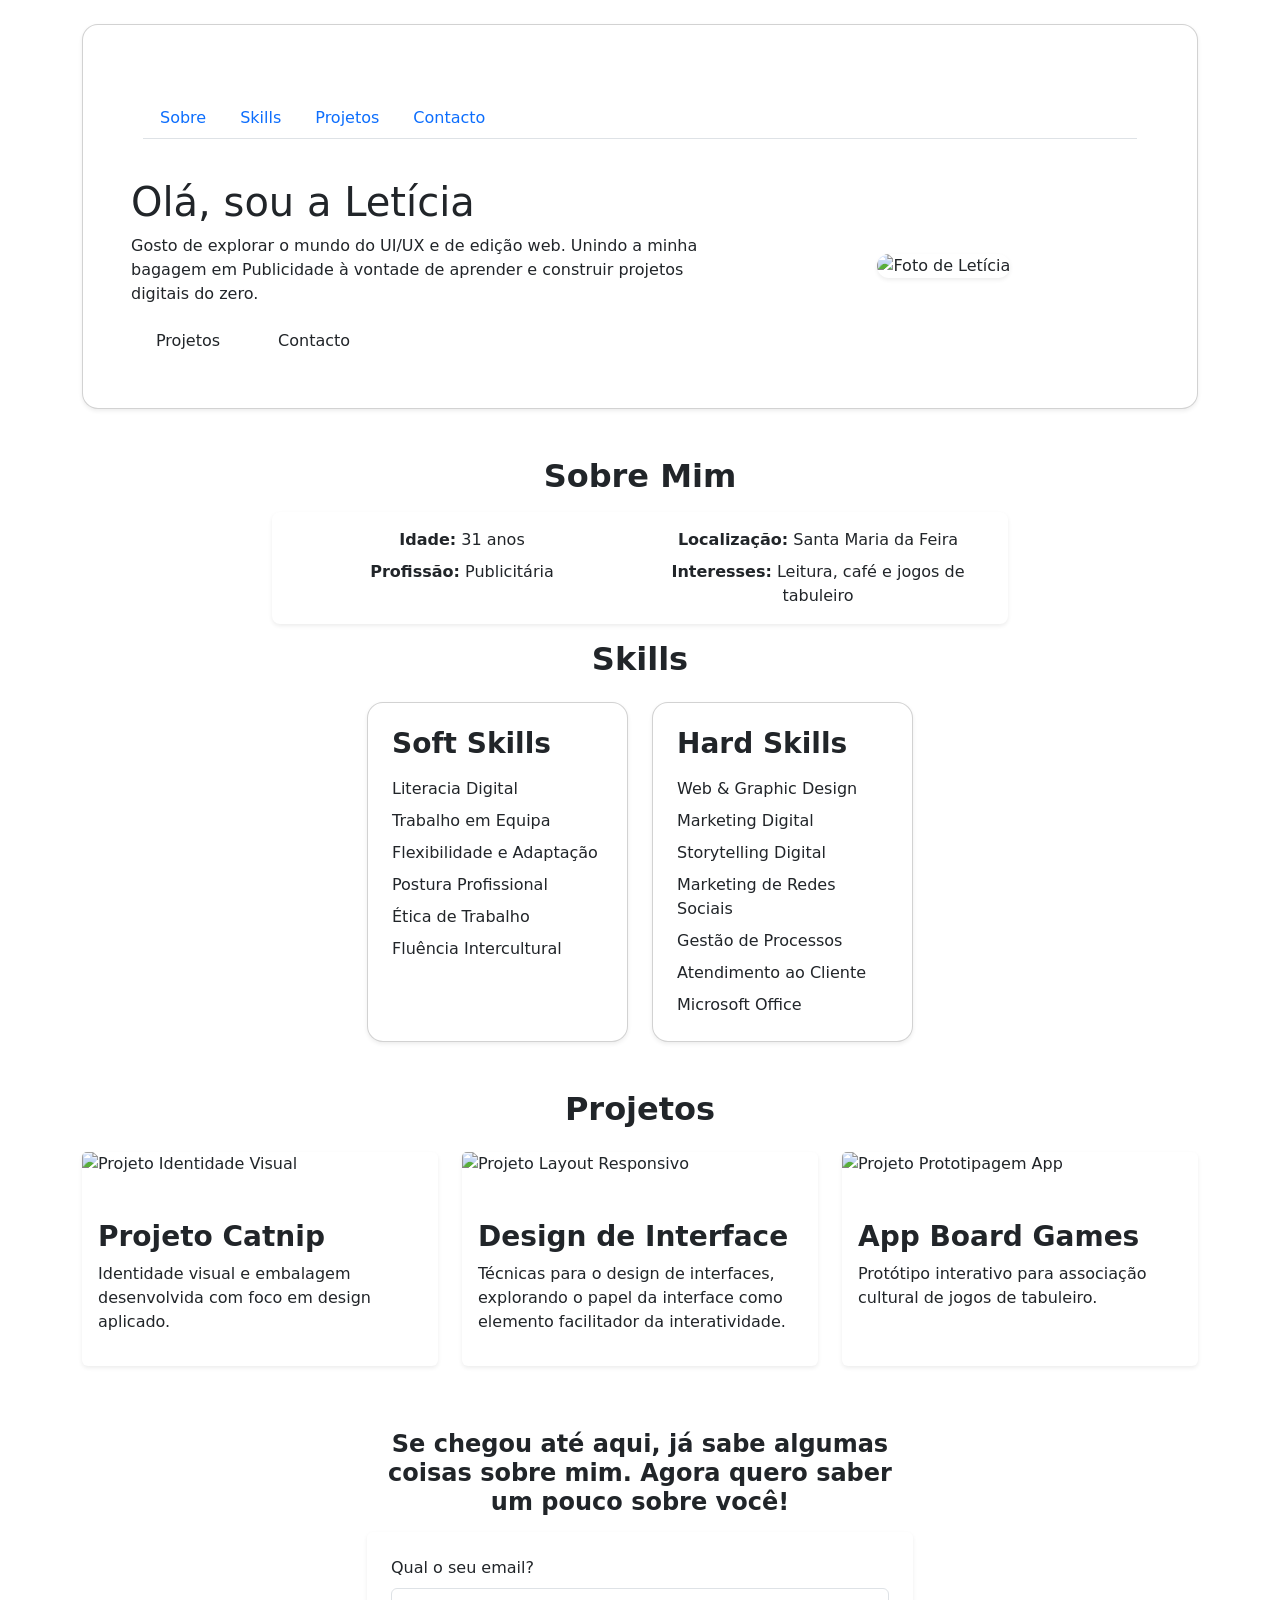
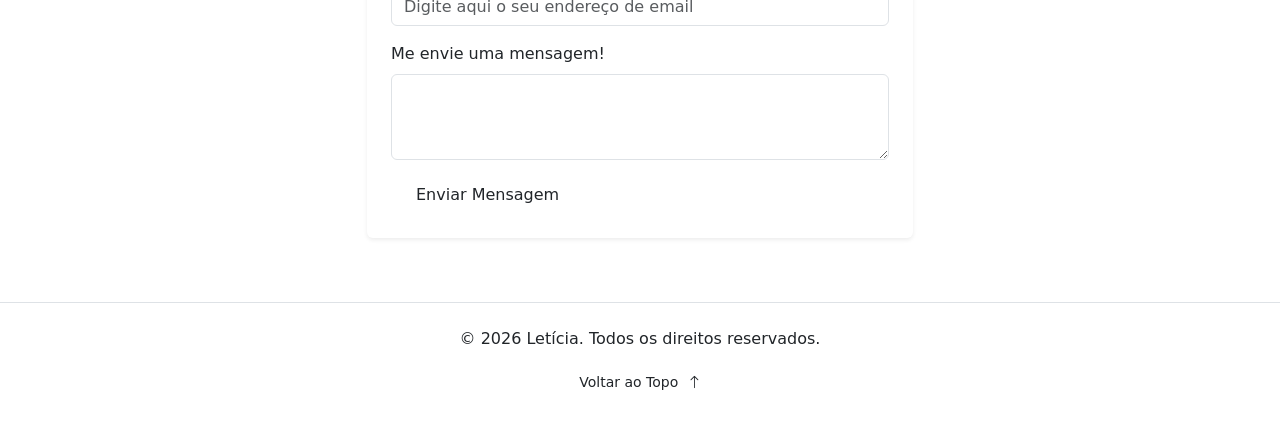
==== index.html @ f74652d3 "Atualizando alterações no projeto" ====
<!doctype html>
<html lang="pt">
  <head>
    <meta charset="UTF-8" />
    <meta name="viewport" content="width=device-width, initial-scale=1.0" />
    <meta name="description" content="Portfólio Pessoal de Letícia" />
    <title>Letícia | Portfólio</title>
    <link rel="icon" type="image/png" href="/portfolio/images/user.png" />

    <!-- Bootstrap 5 CSS -->
    <link
      href="https://cdn.jsdelivr.net/npm/bootstrap@5.3.2/dist/css/bootstrap.min.css"
      rel="stylesheet"
    />
    <!-- Bootstrap Icones -->
    <link
      rel="stylesheet"
      href="https://cdn.jsdelivr.net/npm/bootstrap-icons@1.11.1/font/bootstrap-icons.css"
    />
    <!-- CSS -->
    <link rel="stylesheet" href="/portfolio/style_portfolio.css" />
  </head>
  <body id="topo">
    
    <main>
      <!-- SEÇÃO CARD -->
      <section class="hero-section py-4">
        <div class="container">
          <div class="card card-hero border-custom shadow-sm p-4 p-md-5 rounded-4">
            
            <!-- Navegação (Abas) -->
   <div class="container mt-3">
      <nav class="navbar navbar-expand-lg">
        <ul class="nav nav-tabs w-100" >
          <li class="nav-item">
            <a href="#sobre" class="nav-link" aria-current="page">Sobre</a>
          </li>
          <li class="nav-item">
            <a href="#skills" class="nav-link" aria-current="page">Skills</a>
          </li>
          <li class="nav-item">
            <a href="#projetos" class="nav-link" aria-current="page">Projetos</a>
          </li>
          <li class="nav-item">
            <a href="#contacto" class="nav-link" aria-current="page">Contacto</a>
          </li>
        </ul>
      </nav>
    </div>
    <!-- Navegação (Abas) -->

            <!-- Conteúdo Card Esquerda -->
            <div class="card-body p-0 text-center text-md-start">
              <div class="row align-items-center gy-4">
                
                <div class="col-md-7">
                  <span class="badge badge-violet mb-2">Estudante de Web & UI/UX</span>
                  <h1>Olá, sou a Letícia </h1>

                  <p>
                    Gosto de explorar o mundo do UI/UX e de edição web. Unindo a minha bagagem em Publicidade à vontade de aprender e construir projetos digitais do zero.
                  </p>
                  <div class="d-flex gap-2 justify-content-center justify-content-md-start">
                    <a href="#projetos" class="btn btn-violet px-4">Projetos</a>
                    <a href="#contacto" class="btn btn-outline-violet px-4">Contacto</a>
                  </div>
                </div>

                <div class="col-md-5 text-center mt-5">
                  <img
                    src="/portfolio/images/leticia.jpeg"
                    alt="Foto de Letícia"
                    width="300" 
                    height="300"
                    class="img-fluid profile-img rounded-4 shadow-sm"
                  />
                </div>

              </div>
            </div>

          </div>
        </div>
      </section>

      <!-- SOBRE MIM -->
      <section id="sobre" class="pt-4 pb-2 section-white">
        <div class="container">
          <div class="row justify-content-center text-center">
            <div class="col-lg-8">
              <h2 class="section-title fw-bold mb-3">Sobre Mim</h2>

              <div class="card card-info border-0 shadow-sm mb-0 rounded-3">
                <div class="card-body">
                  <ul class="list-unstyled mb-0 row g-2">
                    <li class="col-md-6"><b>Idade:</b> 31 anos</li>
                    <li class="col-md-6"><b>Localização:</b> Santa Maria da Feira</li>
                    <li class="col-md-6"><b>Profissão:</b> Publicitária</li>
                    <li class="col-md-6"><b>Interesses:</b> Leitura, café e jogos de tabuleiro</li>
                  </ul>
                </div>
              </div>
            </div>
          </div>
        </div>
      </section>

      <!-- SKILLS -->
      <section id="skills" class="pt-2 pb-5 section-white">
        <div class="container">
          <div class="text-center mb-4">
            <h2 class="section-title fw-bold">Skills</h2>
          </div>

          <div class="justify-content-center row g-4">
            <!-- Soft Skills -->
            <div class="col-md-3">
              <div class="card border-custom card-skill-soft h-100 shadow-sm p-4 rounded-4">
                <div class="card-body p-0">
                  <h3 class="skill-title fw-bold mb-3 d-flex align-items-center gap-2">
                    Soft Skills
                  </h3>
                  <div class="d-flex gap-2">
                    <ul class="list-unstyled d-flex flex-column gap-2 mb-0">
  <li>Literacia Digital</span></li>
  <li>Trabalho em Equipa</span></li>
  <li>Flexibilidade e Adaptação</span></li>
  <li>Postura Profissional</span></li>
  <li>Ética de Trabalho</span></li>
  <li>Fluência Intercultural</span></li>
</ul>
                  </div>
                </div>
              </div>
            </div>

            <!-- Hard Skills -->
            <div class="col-md-3">
              <div class="card border-custom card-skill-hard h-100 shadow-sm p-4 rounded-4">
                <div class="card-body p-0">
                  <h3 class="skill-title fw-bold mb-3 d-flex align-items-center gap-2">
                    Hard Skills
                  </h3>
                  <div class="d-flex gap-2">
                    <ul class="list-unstyled d-flex flex-column gap-2 mb-0">
                   <li>Web & Graphic Design</li>
                   <li>Marketing Digital</li>
                   <li>Storytelling Digital</li>
                   <li>Marketing de Redes Sociais</li>
                   <li>Gestão de Processos</li> 
                   <li>Atendimento ao Cliente</li>
                    <li>Microsoft Office</li>
                    </ul>
                  </div>
                </div>
              </div>
            </div>
          </div>
        </div>
      </section>

      <!-- PROJETOS -->
      <section id="projetos">
        <div class="container">
          <h2 class="section-title fw-bold text-center mb-4">Projetos</h2>
          <div class="row g-4">
            <!-- Projeto 1 -->
            <div class="col-md-4">
              <article class="card h-100 border-0 shadow-sm card-project">
                <img src="/portfolio/images/imgprojeto1.png" class="card-img-top" alt="Projeto Identidade Visual" />
                <div class="card-body d-flex flex-column">
                  <span class="badge badge-violet mb-2 align-self-start">Branding</span>
                  <h3 class="project-title fw-bold">Projeto Catnip</h3>
                  <p class="project-text">Identidade visual e embalagem desenvolvida com foco em design aplicado.</p>
                </div>
              </article>
            </div>
            <!-- Projeto 2 -->
            <div class="col-md-4">
              <article class="card h-100 border-0 shadow-sm card-project">
                <img src="/portfolio/images/Letícia_Campos_A2.png" class="card-img-top" alt="Projeto Layout Responsivo" />
                <div class="card-body d-flex flex-column">
                  <span class="badge badge-violet mb-2 align-self-start">Design de Interface</span>
                  <h3 class="project-title fw-bold">Design de Interface</h3>
                  <p class="project-text">Técnicas para o design de interfaces, explorando o papel da interface como elemento facilitador da interatividade.</p>
                </div>
              </article>
            </div>
            <!-- Projeto 3 -->
            <div class="col-md-4">
              <article class="card h-100 border-0 shadow-sm card-project">
                <img src="/portfolio/images/Wireframe.png" class="card-img-top" alt="Projeto Prototipagem App" />
                <div class="card-body d-flex flex-column">
                  <span class="badge badge-violet mb-2 align-self-start">UI/UX</span>
                  <h3 class="project-title fw-bold">App Board Games</h3>
                  <p class="project-text">Protótipo interativo para associação cultural de jogos de tabuleiro.</p>
                </div>
              </article>
            </div>
          </div>
        </div>
      </section>

      <!-- CONTACTO -->
      <section id="contacto" class="py-5 section-contacto">
        <div class="container py-3">
          <div class="row justify-content-center">
            <div class="col-md-6">
              <h4 class="contacto-heading fw-bold text-center mb-3">
                Se chegou até aqui, já sabe algumas coisas sobre mim. Agora quero saber um pouco sobre você!
              </h4>
              <form action="/portfolio/success_page/success_page.html" method="GET" class="card-form p-4 rounded shadow-sm border-0">
               <div class="mb-3">
  <label for="exampleFormControlInput1" class="form-label">Qual o seu email?</label>
  <input type="email" class="form-control" id="exampleFormControlInput1" placeholder="Digite aqui o seu endereço de email">
</div>
<div class="mb-3">
  <label for="exampleFormControlTextarea1" class="form-label">Me envie uma mensagem!</label>
  <textarea class="form-control" id="exampleFormControlTextarea1" rows="3"></textarea>
</div>
                  <button type="submit" class="btn btn-violet px-4">Enviar Mensagem</button>
                </div>
              </form>



            </div>
          </div>
        </div>
      </section>
    </main>

    <!-- RODAPÉ -->
    <footer class="py-4 text-center border-top footer-custom">
      <div class="container">
        <p class="mb-2 footer-text">&copy; 2026 Letícia. Todos os direitos reservados.</p>
        <div class="text-center my-3">
          <a href="#topo" class="btn btn-outline-violet btn-sm px-3">
            Voltar ao Topo <i class="bi bi-arrow-up ms-1"></i>
          </a>
        </div>
      </div>
    </footer>
  </body>
</html>
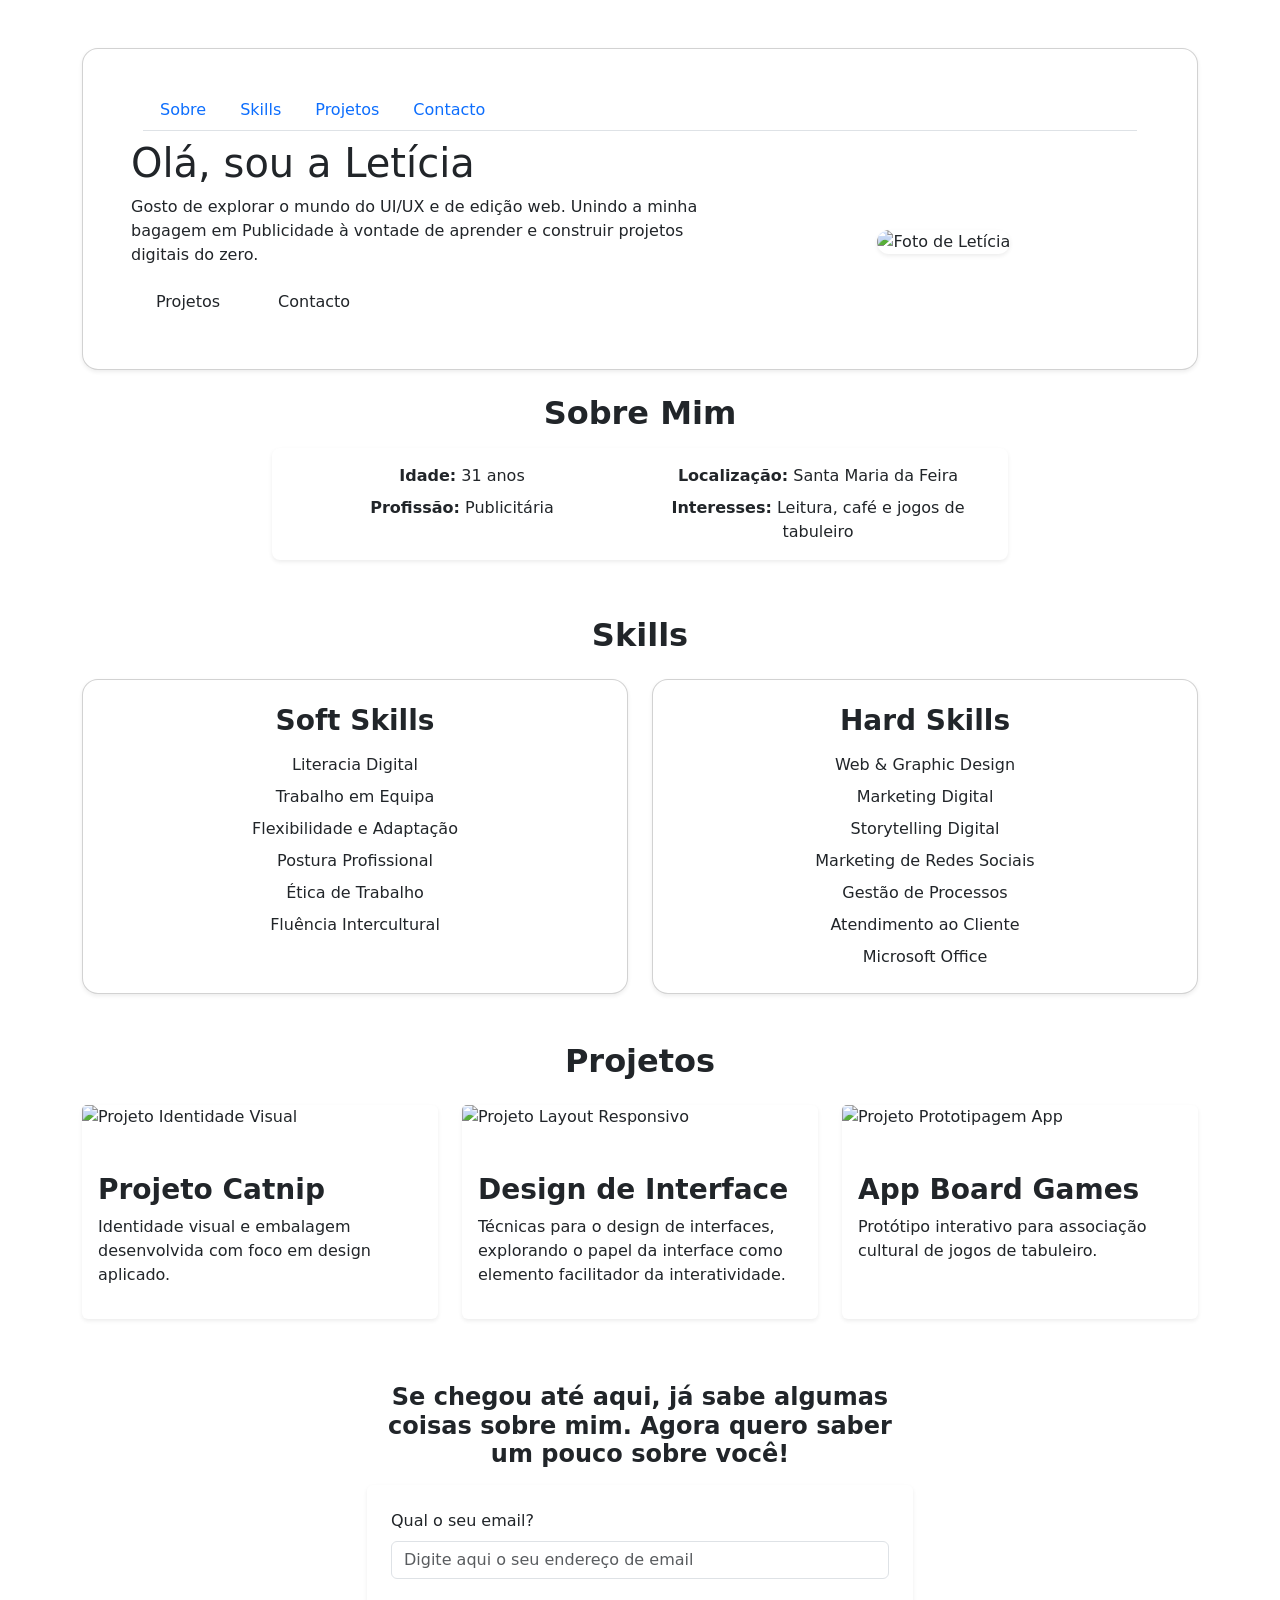
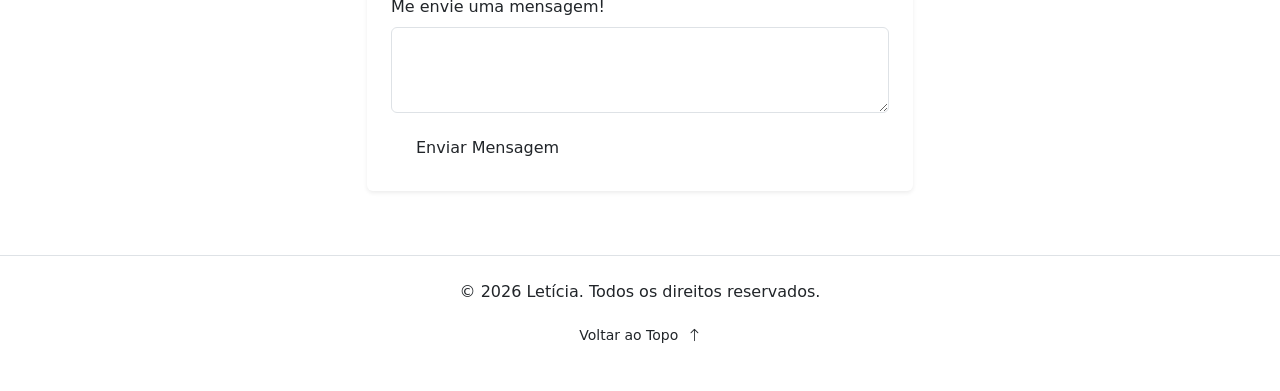
==== commit 4ddba9dc: "16h36 h# Please enter the commit message for your changes. Lines starting" ====
--- a/index.html
+++ b/index.html
@@ -12,21 +12,23 @@
       href="https://cdn.jsdelivr.net/npm/bootstrap@5.3.2/dist/css/bootstrap.min.css"
       rel="stylesheet"
     />
+
     <!-- Bootstrap Icones -->
     <link
       rel="stylesheet"
-      href="https://cdn.jsdelivr.net/npm/bootstrap-icons@1.11.1/font/bootstrap-icons.css"
-    />
+      href="https://cdn.jsdelivr.net/npm/bootstrap-icons@1.11.1/font/bootstrap-icons.css" />
+
     <!-- CSS -->
     <link rel="stylesheet" href="/portfolio/style_portfolio.css" />
+    
   </head>
   <body id="topo">
     
     <main>
       <!-- SEÇÃO CARD -->
-      <section class="hero-section py-4">
+      <section class="hero-section ">
         <div class="container">
-          <div class="card card-hero border-custom shadow-sm p-4 p-md-5 rounded-4">
+          <div class="card border-custom shadow-sm pt-2 pb-4 px-4 pt-md-3 pb-md-5 px-md-5 rounded-4 mt-5">
             
             <!-- Navegação (Abas) -->
    <div class="container mt-3">
@@ -54,15 +56,14 @@
               <div class="row align-items-center gy-4">
                 
                 <div class="col-md-7">
-                  <span class="badge badge-violet mb-2">Estudante de Web & UI/UX</span>
                   <h1>Olá, sou a Letícia </h1>
 
                   <p>
                     Gosto de explorar o mundo do UI/UX e de edição web. Unindo a minha bagagem em Publicidade à vontade de aprender e construir projetos digitais do zero.
                   </p>
                   <div class="d-flex gap-2 justify-content-center justify-content-md-start">
-                    <a href="#projetos" class="btn btn-violet px-4">Projetos</a>
-                    <a href="#contacto" class="btn btn-outline-violet px-4">Contacto</a>
+                    <a href="#projetos" class="btn btn-violeta px-4">Projetos</a>
+                    <a href="#contacto" class="btn btn-borda-violeta px-4">Contacto</a>
                   </div>
                 </div>
 
@@ -106,58 +107,62 @@
       </section>
 
       <!-- SKILLS -->
-      <section id="skills" class="pt-2 pb-5 section-white">
-        <div class="container">
-          <div class="text-center mb-4">
-            <h2 class="section-title fw-bold">Skills</h2>
-          </div>
-
-          <div class="justify-content-center row g-4">
-            <!-- Soft Skills -->
-            <div class="col-md-3">
-              <div class="card border-custom card-skill-soft h-100 shadow-sm p-4 rounded-4">
-                <div class="card-body p-0">
-                  <h3 class="skill-title fw-bold mb-3 d-flex align-items-center gap-2">
-                    Soft Skills
-                  </h3>
-                  <div class="d-flex gap-2">
-                    <ul class="list-unstyled d-flex flex-column gap-2 mb-0">
-  <li>Literacia Digital</span></li>
-  <li>Trabalho em Equipa</span></li>
-  <li>Flexibilidade e Adaptação</span></li>
-  <li>Postura Profissional</span></li>
-  <li>Ética de Trabalho</span></li>
-  <li>Fluência Intercultural</span></li>
-</ul>
-                  </div>
-                </div>
-              </div>
-            </div>
+           <section id="skills" class="pt-5 pb-5">
+  <div class="container">
+    <div class="text-center mb-4">
+      <h2 class="section-title fw-bold">Skills</h2>
+    </div>
+    <div class="justify-content-center row g-4">
+
+      <!-- Soft Skills -->
+      <div class="col-md-6">
+        <div class="card border-custom card-skill-soft h-100 shadow-sm p-4 rounded-4 text-center">
+          <div class="card-body p-0">
+            <!-- Adicionado justify-content-center ao título flex -->
+            <h3 class="skill-title fw-bold mb-3 d-flex justify-content-center align-items-center gap-2">
+              Soft Skills
+            </h3>
+            <div class="d-flex justify-content-center gap-2">
+              <!-- Adicionado align-items-center para centrar a lista em coluna -->
+              <ul class="list-unstyled d-flex flex-column align-items-center gap-2 mb-0">
+                <li>Literacia Digital</li>
+                <li>Trabalho em Equipa</li>
+                <li>Flexibilidade e Adaptação</li>
+                <li>Postura Profissional</li>
+                <li>Ética de Trabalho</li>
+                <li>Fluência Intercultural</li>
+              </ul>
+            </div>
+          </div>
+        </div>
+      </div>
 
             <!-- Hard Skills -->
-            <div class="col-md-3">
-              <div class="card border-custom card-skill-hard h-100 shadow-sm p-4 rounded-4">
-                <div class="card-body p-0">
-                  <h3 class="skill-title fw-bold mb-3 d-flex align-items-center gap-2">
-                    Hard Skills
-                  </h3>
-                  <div class="d-flex gap-2">
-                    <ul class="list-unstyled d-flex flex-column gap-2 mb-0">
-                   <li>Web & Graphic Design</li>
-                   <li>Marketing Digital</li>
-                   <li>Storytelling Digital</li>
-                   <li>Marketing de Redes Sociais</li>
-                   <li>Gestão de Processos</li> 
-                   <li>Atendimento ao Cliente</li>
-                    <li>Microsoft Office</li>
-                    </ul>
-                  </div>
-                </div>
-              </div>
-            </div>
-          </div>
-        </div>
-      </section>
+            <div class="col-md-6">
+        <div class="card border-custom card-skill-hard h-100 shadow-sm p-4 rounded-4 text-center">
+          <div class="card-body p-0">
+            <!-- Adicionado justify-content-center ao título flex -->
+            <h3 class="skill-title fw-bold mb-3 d-flex justify-content-center align-items-center gap-2">
+              Hard Skills
+            </h3>
+            <div class="d-flex justify-content-center gap-2">
+              <!-- Adicionado align-items-center para centrar a lista em coluna -->
+              <ul class="list-unstyled d-flex flex-column align-items-center gap-2 mb-0">
+                <li>Web & Graphic Design</li>
+                <li>Marketing Digital</li>
+                <li>Storytelling Digital</li>
+                <li>Marketing de Redes Sociais</li>
+                <li>Gestão de Processos</li> 
+                <li>Atendimento ao Cliente</li>
+                <li>Microsoft Office</li>
+              </ul>
+            </div>
+          </div>
+        </div>
+      </div>
+    </div>
+  </div>
+</section>
 
       <!-- PROJETOS -->
       <section id="projetos">
@@ -169,7 +174,7 @@
               <article class="card h-100 border-0 shadow-sm card-project">
                 <img src="/portfolio/images/imgprojeto1.png" class="card-img-top" alt="Projeto Identidade Visual" />
                 <div class="card-body d-flex flex-column">
-                  <span class="badge badge-violet mb-2 align-self-start">Branding</span>
+                  <span class="badge badge-violeta mb-2 align-self-start">Branding</span>
                   <h3 class="project-title fw-bold">Projeto Catnip</h3>
                   <p class="project-text">Identidade visual e embalagem desenvolvida com foco em design aplicado.</p>
                 </div>
@@ -180,7 +185,7 @@
               <article class="card h-100 border-0 shadow-sm card-project">
                 <img src="/portfolio/images/Letícia_Campos_A2.png" class="card-img-top" alt="Projeto Layout Responsivo" />
                 <div class="card-body d-flex flex-column">
-                  <span class="badge badge-violet mb-2 align-self-start">Design de Interface</span>
+                  <span class="badge badge-violeta mb-2 align-self-start">Design de Interface</span>
                   <h3 class="project-title fw-bold">Design de Interface</h3>
                   <p class="project-text">Técnicas para o design de interfaces, explorando o papel da interface como elemento facilitador da interatividade.</p>
                 </div>
@@ -191,7 +196,7 @@
               <article class="card h-100 border-0 shadow-sm card-project">
                 <img src="/portfolio/images/Wireframe.png" class="card-img-top" alt="Projeto Prototipagem App" />
                 <div class="card-body d-flex flex-column">
-                  <span class="badge badge-violet mb-2 align-self-start">UI/UX</span>
+                  <span class="badge badge-violeta mb-2 align-self-start">UI/UX</span>
                   <h3 class="project-title fw-bold">App Board Games</h3>
                   <p class="project-text">Protótipo interativo para associação cultural de jogos de tabuleiro.</p>
                 </div>
@@ -218,7 +223,7 @@
   <label for="exampleFormControlTextarea1" class="form-label">Me envie uma mensagem!</label>
   <textarea class="form-control" id="exampleFormControlTextarea1" rows="3"></textarea>
 </div>
-                  <button type="submit" class="btn btn-violet px-4">Enviar Mensagem</button>
+                  <button type="submit" class="btn btn-violeta px-4">Enviar Mensagem</button>
                 </div>
               </form>
 
@@ -235,7 +240,7 @@
       <div class="container">
         <p class="mb-2 footer-text">&copy; 2026 Letícia. Todos os direitos reservados.</p>
         <div class="text-center my-3">
-          <a href="#topo" class="btn btn-outline-violet btn-sm px-3">
+          <a href="#topo" class="btn btn-borda-violeta btn-sm px-3">
             Voltar ao Topo <i class="bi bi-arrow-up ms-1"></i>
           </a>
         </div>
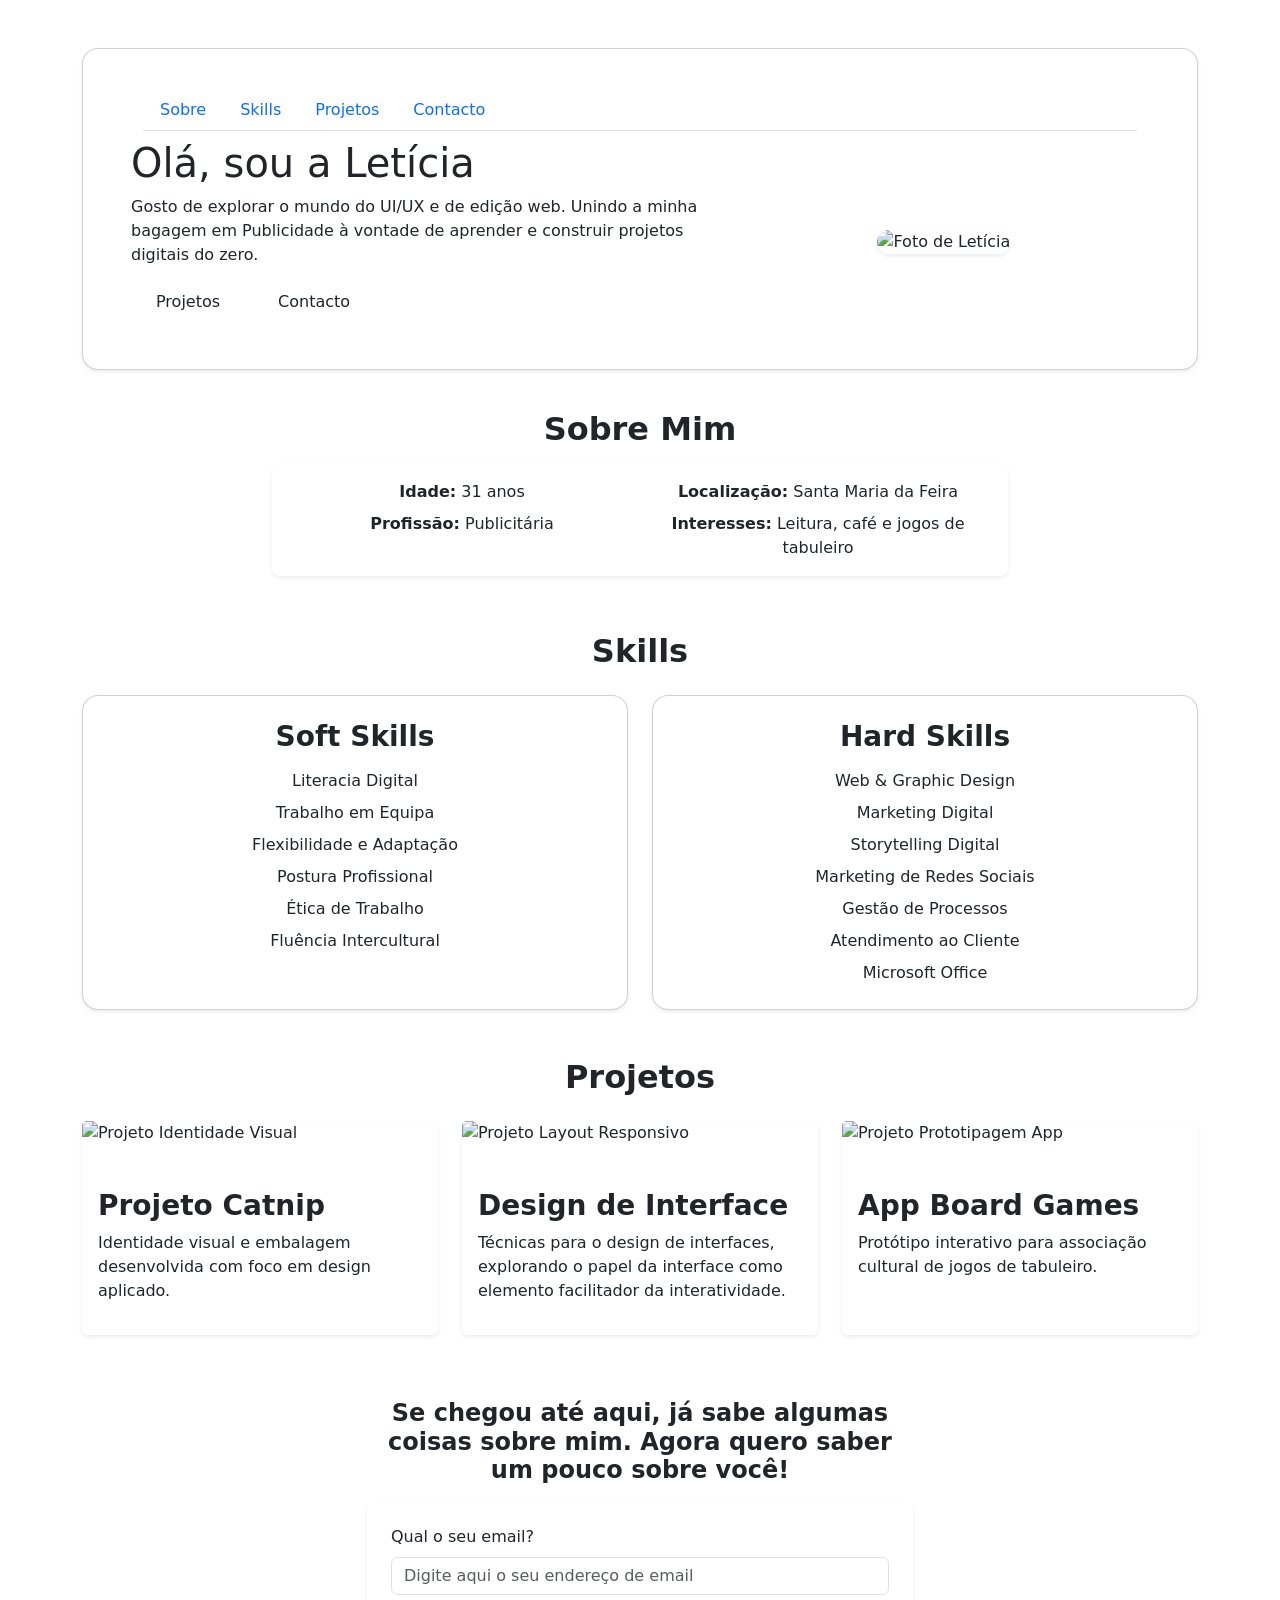
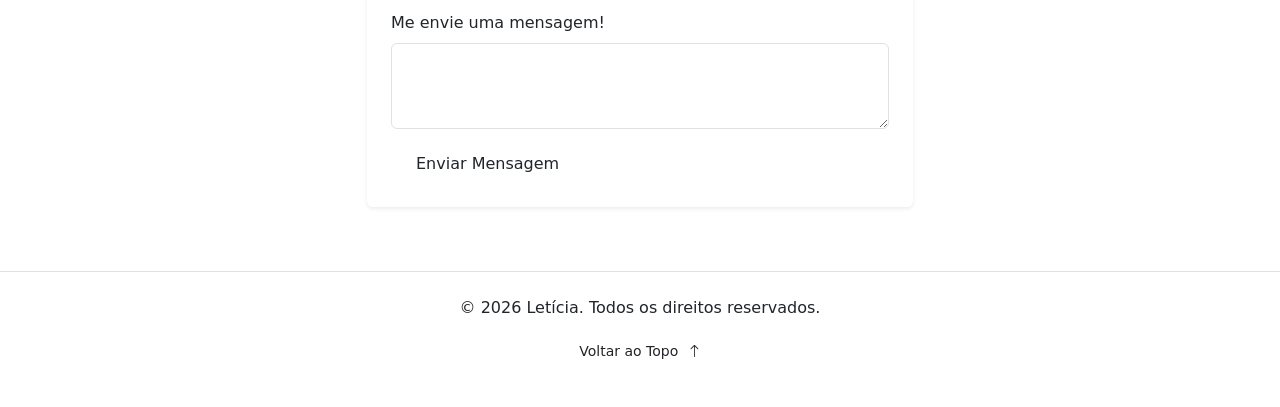
==== commit 894153a2: "16h40" ====
--- a/index.html
+++ b/index.html
@@ -89,7 +89,7 @@
         <div class="container">
           <div class="row justify-content-center text-center">
             <div class="col-lg-8">
-              <h2 class="section-title fw-bold mb-3">Sobre Mim</h2>
+              <h2 class="section-title fw-bold mb-3 mt-3">Sobre Mim</h2>
 
               <div class="card card-info border-0 shadow-sm mb-0 rounded-3">
                 <div class="card-body">
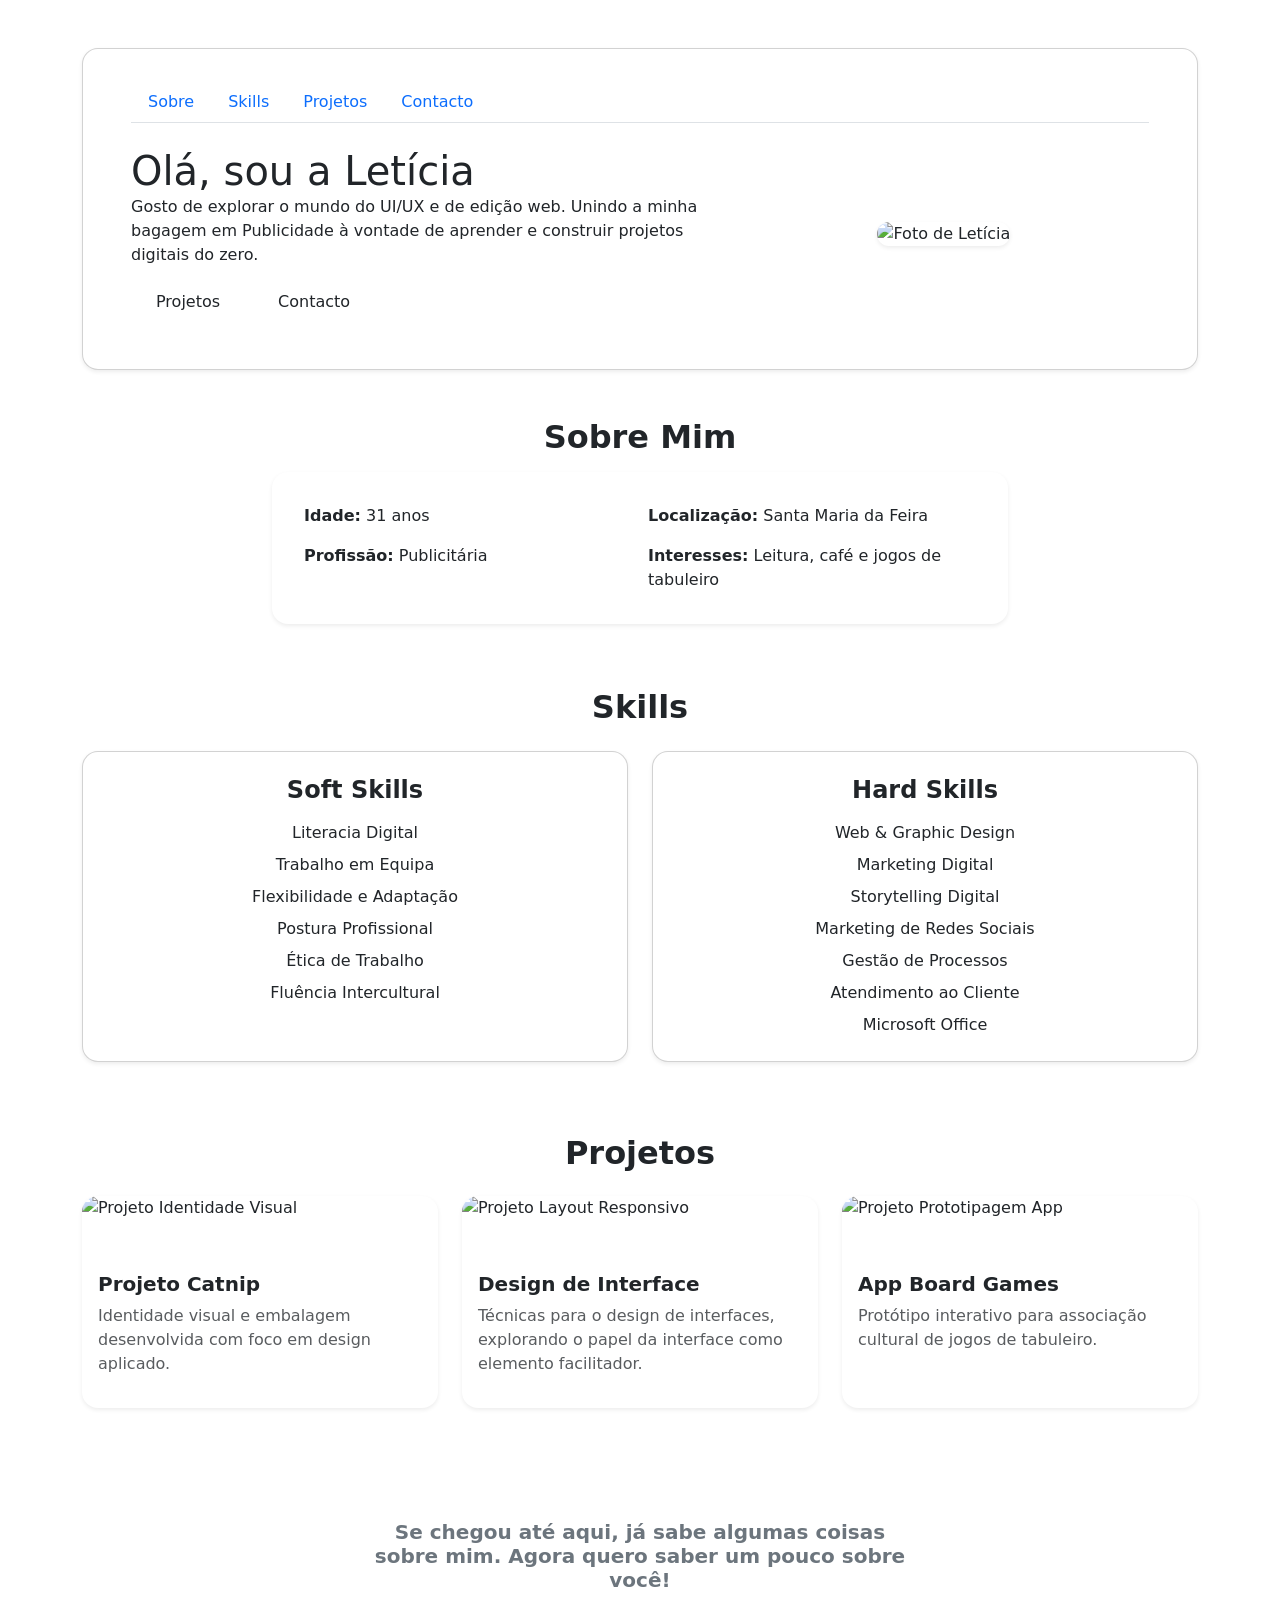
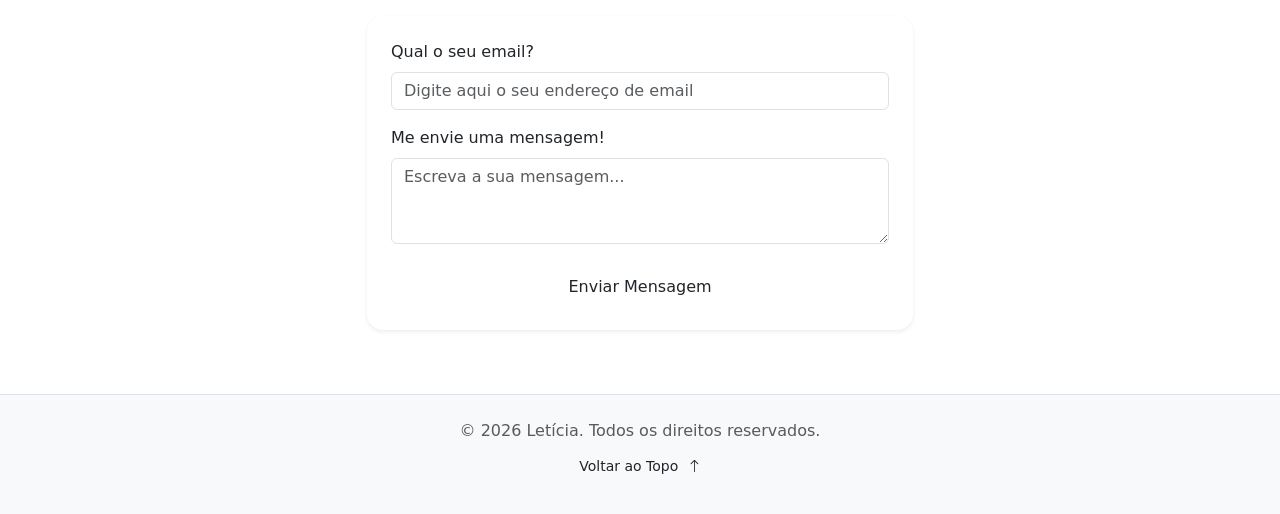
==== commit a4eea37a: "16h50" ====
--- a/index.html
+++ b/index.html
@@ -20,43 +20,41 @@
 
     <!-- CSS -->
     <link rel="stylesheet" href="/portfolio/style_portfolio.css" />
-    
   </head>
   <body id="topo">
     
     <main>
-      <!-- SEÇÃO CARD -->
-      <section class="hero-section ">
+      <!-- SEÇÃO HERO / CARD PRINCIPAL -->
+      <section class="hero-section">
         <div class="container">
           <div class="card border-custom shadow-sm pt-2 pb-4 px-4 pt-md-3 pb-md-5 px-md-5 rounded-4 mt-5">
             
             <!-- Navegação (Abas) -->
-   <div class="container mt-3">
-      <nav class="navbar navbar-expand-lg">
-        <ul class="nav nav-tabs w-100" >
-          <li class="nav-item">
-            <a href="#sobre" class="nav-link" aria-current="page">Sobre</a>
-          </li>
-          <li class="nav-item">
-            <a href="#skills" class="nav-link" aria-current="page">Skills</a>
-          </li>
-          <li class="nav-item">
-            <a href="#projetos" class="nav-link" aria-current="page">Projetos</a>
-          </li>
-          <li class="nav-item">
-            <a href="#contacto" class="nav-link" aria-current="page">Contacto</a>
-          </li>
-        </ul>
-      </nav>
-    </div>
-    <!-- Navegação (Abas) -->
+            <div class="container mt-3 px-0">
+              <nav class="navbar navbar-expand-lg p-0">
+                <ul class="nav nav-tabs w-100">
+                  <li class="nav-item">
+                    <a href="#sobre" class="nav-link">Sobre</a>
+                  </li>
+                  <li class="nav-item">
+                    <a href="#skills" class="nav-link">Skills</a>
+                  </li>
+                  <li class="nav-item">
+                    <a href="#projetos" class="nav-link">Projetos</a>
+                  </li>
+                  <li class="nav-item">
+                    <a href="#contacto" class="nav-link">Contacto</a>
+                  </li>
+                </ul>
+              </nav>
+            </div>
 
             <!-- Conteúdo Card Esquerda -->
-            <div class="card-body p-0 text-center text-md-start">
+            <div class="card-body p-0 text-center text-md-start mt-4">
               <div class="row align-items-center gy-4">
                 
                 <div class="col-md-7">
-                  <h1>Olá, sou a Letícia </h1>
+                  <h1 class="text-start m-0">Olá, sou a Letícia</h1>
 
                   <p>
                     Gosto de explorar o mundo do UI/UX e de edição web. Unindo a minha bagagem em Publicidade à vontade de aprender e construir projetos digitais do zero.
@@ -67,7 +65,7 @@
                   </div>
                 </div>
 
-                <div class="col-md-5 text-center mt-5">
+                <div class="col-md-5 text-center">
                   <img
                     src="/portfolio/images/leticia.jpeg"
                     alt="Foto de Letícia"
@@ -85,15 +83,15 @@
       </section>
 
       <!-- SOBRE MIM -->
-      <section id="sobre" class="pt-4 pb-2 section-white">
+      <section id="sobre" class="pt-5 pb-3">
         <div class="container">
           <div class="row justify-content-center text-center">
             <div class="col-lg-8">
-              <h2 class="section-title fw-bold mb-3 mt-3">Sobre Mim</h2>
-
-              <div class="card card-info border-0 shadow-sm mb-0 rounded-3">
+              <h2 class="section-title fw-bold mb-3">Sobre Mim</h2>
+
+              <div class="card card-info border-0 shadow-sm rounded-4 p-3">
                 <div class="card-body">
-                  <ul class="list-unstyled mb-0 row g-2">
+                  <ul class="list-unstyled mb-0 row g-3 text-start">
                     <li class="col-md-6"><b>Idade:</b> 31 anos</li>
                     <li class="col-md-6"><b>Localização:</b> Santa Maria da Feira</li>
                     <li class="col-md-6"><b>Profissão:</b> Publicitária</li>
@@ -107,128 +105,127 @@
       </section>
 
       <!-- SKILLS -->
-           <section id="skills" class="pt-5 pb-5">
-  <div class="container">
-    <div class="text-center mb-4">
-      <h2 class="section-title fw-bold">Skills</h2>
-    </div>
-    <div class="justify-content-center row g-4">
-
-      <!-- Soft Skills -->
-      <div class="col-md-6">
-        <div class="card border-custom card-skill-soft h-100 shadow-sm p-4 rounded-4 text-center">
-          <div class="card-body p-0">
-            <!-- Adicionado justify-content-center ao título flex -->
-            <h3 class="skill-title fw-bold mb-3 d-flex justify-content-center align-items-center gap-2">
-              Soft Skills
-            </h3>
-            <div class="d-flex justify-content-center gap-2">
-              <!-- Adicionado align-items-center para centrar a lista em coluna -->
-              <ul class="list-unstyled d-flex flex-column align-items-center gap-2 mb-0">
-                <li>Literacia Digital</li>
-                <li>Trabalho em Equipa</li>
-                <li>Flexibilidade e Adaptação</li>
-                <li>Postura Profissional</li>
-                <li>Ética de Trabalho</li>
-                <li>Fluência Intercultural</li>
-              </ul>
-            </div>
-          </div>
-        </div>
-      </div>
+      <section id="skills" class="pt-5 pb-5">
+        <div class="container">
+          <div class="text-center mb-4">
+            <h2 class="section-title fw-bold">Skills</h2>
+          </div>
+          <div class="justify-content-center row g-4">
+
+            <!-- Soft Skills -->
+            <div class="col-md-6">
+              <div class="card border-custom card-skill-soft h-100 shadow-sm p-4 rounded-4 text-center">
+                <div class="card-body p-0">
+                  <h3 class="skill-title fw-bold mb-3 d-flex justify-content-center align-items-center gap-2 text-dark fs-4">
+                    Soft Skills
+                  </h3>
+                  <div class="d-flex justify-content-center">
+                    <ul class="list-unstyled d-flex flex-column align-items-center gap-2 mb-0">
+                      <li>Literacia Digital</li>
+                      <li>Trabalho em Equipa</li>
+                      <li>Flexibilidade e Adaptação</li>
+                      <li>Postura Profissional</li>
+                      <li>Ética de Trabalho</li>
+                      <li>Fluência Intercultural</li>
+                    </ul>
+                  </div>
+                </div>
+              </div>
+            </div>
 
             <!-- Hard Skills -->
             <div class="col-md-6">
-        <div class="card border-custom card-skill-hard h-100 shadow-sm p-4 rounded-4 text-center">
-          <div class="card-body p-0">
-            <!-- Adicionado justify-content-center ao título flex -->
-            <h3 class="skill-title fw-bold mb-3 d-flex justify-content-center align-items-center gap-2">
-              Hard Skills
-            </h3>
-            <div class="d-flex justify-content-center gap-2">
-              <!-- Adicionado align-items-center para centrar a lista em coluna -->
-              <ul class="list-unstyled d-flex flex-column align-items-center gap-2 mb-0">
-                <li>Web & Graphic Design</li>
-                <li>Marketing Digital</li>
-                <li>Storytelling Digital</li>
-                <li>Marketing de Redes Sociais</li>
-                <li>Gestão de Processos</li> 
-                <li>Atendimento ao Cliente</li>
-                <li>Microsoft Office</li>
-              </ul>
-            </div>
-          </div>
-        </div>
-      </div>
-    </div>
-  </div>
-</section>
+              <div class="card border-custom card-skill-hard h-100 shadow-sm p-4 rounded-4 text-center">
+                <div class="card-body p-0">
+                  <h3 class="skill-title fw-bold mb-3 d-flex justify-content-center align-items-center gap-2 text-dark fs-4">
+                    Hard Skills
+                  </h3>
+                  <div class="d-flex justify-content-center">
+                    <ul class="list-unstyled d-flex flex-column align-items-center gap-2 mb-0">
+                      <li>Web & Graphic Design</li>
+                      <li>Marketing Digital</li>
+                      <li>Storytelling Digital</li>
+                      <li>Marketing de Redes Sociais</li>
+                      <li>Gestão de Processos</li> 
+                      <li>Atendimento ao Cliente</li>
+                      <li>Microsoft Office</li>
+                    </ul>
+                  </div>
+                </div>
+              </div>
+            </div>
+
+          </div>
+        </div>
+      </section>
 
       <!-- PROJETOS -->
-      <section id="projetos">
+      <section id="projetos" class="pt-4 pb-5">
         <div class="container">
           <h2 class="section-title fw-bold text-center mb-4">Projetos</h2>
           <div class="row g-4">
+            
             <!-- Projeto 1 -->
             <div class="col-md-4">
-              <article class="card h-100 border-0 shadow-sm card-project">
+              <article class="card h-100 border-0 shadow-sm card-project rounded-4 overflow-hidden">
                 <img src="/portfolio/images/imgprojeto1.png" class="card-img-top" alt="Projeto Identidade Visual" />
                 <div class="card-body d-flex flex-column">
-                  <span class="badge badge-violeta mb-2 align-self-start">Branding</span>
-                  <h3 class="project-title fw-bold">Projeto Catnip</h3>
-                  <p class="project-text">Identidade visual e embalagem desenvolvida com foco em design aplicado.</p>
+                  <span class="badge bg-violet-brand text-white mb-2 align-self-start px-3 py-2 rounded-pill">Branding</span>
+                  <h3 class="project-title fw-bold fs-5 text-dark">Projeto Catnip</h3>
+                  <p class="project-text text-muted">Identidade visual e embalagem desenvolvida com foco em design aplicado.</p>
                 </div>
               </article>
             </div>
+
             <!-- Projeto 2 -->
             <div class="col-md-4">
-              <article class="card h-100 border-0 shadow-sm card-project">
+              <article class="card h-100 border-0 shadow-sm card-project rounded-4 overflow-hidden">
                 <img src="/portfolio/images/Letícia_Campos_A2.png" class="card-img-top" alt="Projeto Layout Responsivo" />
                 <div class="card-body d-flex flex-column">
-                  <span class="badge badge-violeta mb-2 align-self-start">Design de Interface</span>
-                  <h3 class="project-title fw-bold">Design de Interface</h3>
-                  <p class="project-text">Técnicas para o design de interfaces, explorando o papel da interface como elemento facilitador da interatividade.</p>
+                  <span class="badge bg-violet-brand text-white mb-2 align-self-start px-3 py-2 rounded-pill">Design de Interface</span>
+                  <h3 class="project-title fw-bold fs-5 text-dark">Design de Interface</h3>
+                  <p class="project-text text-muted">Técnicas para o design de interfaces, explorando o papel da interface como elemento facilitador.</p>
                 </div>
               </article>
             </div>
+
             <!-- Projeto 3 -->
             <div class="col-md-4">
-              <article class="card h-100 border-0 shadow-sm card-project">
+              <article class="card h-100 border-0 shadow-sm card-project rounded-4 overflow-hidden">
                 <img src="/portfolio/images/Wireframe.png" class="card-img-top" alt="Projeto Prototipagem App" />
                 <div class="card-body d-flex flex-column">
-                  <span class="badge badge-violeta mb-2 align-self-start">UI/UX</span>
-                  <h3 class="project-title fw-bold">App Board Games</h3>
-                  <p class="project-text">Protótipo interativo para associação cultural de jogos de tabuleiro.</p>
+                  <span class="badge bg-violet-brand text-white mb-2 align-self-start px-3 py-2 rounded-pill">UI/UX</span>
+                  <h3 class="project-title fw-bold fs-5 text-dark">App Board Games</h3>
+                  <p class="project-text text-muted">Protótipo interativo para associação cultural de jogos de tabuleiro.</p>
                 </div>
               </article>
             </div>
+
           </div>
         </div>
       </section>
 
       <!-- CONTACTO -->
-      <section id="contacto" class="py-5 section-contacto">
+      <section id="contacto" class="py-5">
         <div class="container py-3">
           <div class="row justify-content-center">
             <div class="col-md-6">
-              <h4 class="contacto-heading fw-bold text-center mb-3">
+              <h4 class="contacto-heading fw-bold text-center mb-4 fs-5 text-secondary">
                 Se chegou até aqui, já sabe algumas coisas sobre mim. Agora quero saber um pouco sobre você!
               </h4>
-              <form action="/portfolio/success_page/success_page.html" method="GET" class="card-form p-4 rounded shadow-sm border-0">
-               <div class="mb-3">
-  <label for="exampleFormControlInput1" class="form-label">Qual o seu email?</label>
-  <input type="email" class="form-control" id="exampleFormControlInput1" placeholder="Digite aqui o seu endereço de email">
-</div>
-<div class="mb-3">
-  <label for="exampleFormControlTextarea1" class="form-label">Me envie uma mensagem!</label>
-  <textarea class="form-control" id="exampleFormControlTextarea1" rows="3"></textarea>
-</div>
-                  <button type="submit" class="btn btn-violeta px-4">Enviar Mensagem</button>
-                </div>
+              
+              <form action="/portfolio/success_page/success_page.html" method="GET" class="card-form p-4 rounded-4 shadow-sm border-0 bg-white">
+                <div class="mb-3 text-start">
+                  <label for="emailInput" class="form-label">Qual o seu email?</label>
+                  <input type="email" class="form-control" id="emailInput" name="email" placeholder="Digite aqui o seu endereço de email" required>
+                </div>
+                <div class="mb-3 text-start">
+                  <label for="mensagemTextarea" class="form-label">Me envie uma mensagem!</label>
+                  <textarea class="form-control" id="mensagemTextarea" name="mensagem" rows="3" placeholder="Escreva a sua mensagem..." required></textarea>
+                </div>
+                <button type="submit" class="btn btn-violeta px-4 w-100 mt-2">Enviar Mensagem</button>
               </form>
 
-
-
             </div>
           </div>
         </div>
@@ -236,10 +233,10 @@
     </main>
 
     <!-- RODAPÉ -->
-    <footer class="py-4 text-center border-top footer-custom">
+    <footer class="py-4 text-center border-top bg-light">
       <div class="container">
-        <p class="mb-2 footer-text">&copy; 2026 Letícia. Todos os direitos reservados.</p>
-        <div class="text-center my-3">
+        <p class="mb-2 text-muted">&copy; 2026 Letícia. Todos os direitos reservados.</p>
+        <div class="text-center my-2">
           <a href="#topo" class="btn btn-borda-violeta btn-sm px-3">
             Voltar ao Topo <i class="bi bi-arrow-up ms-1"></i>
           </a>
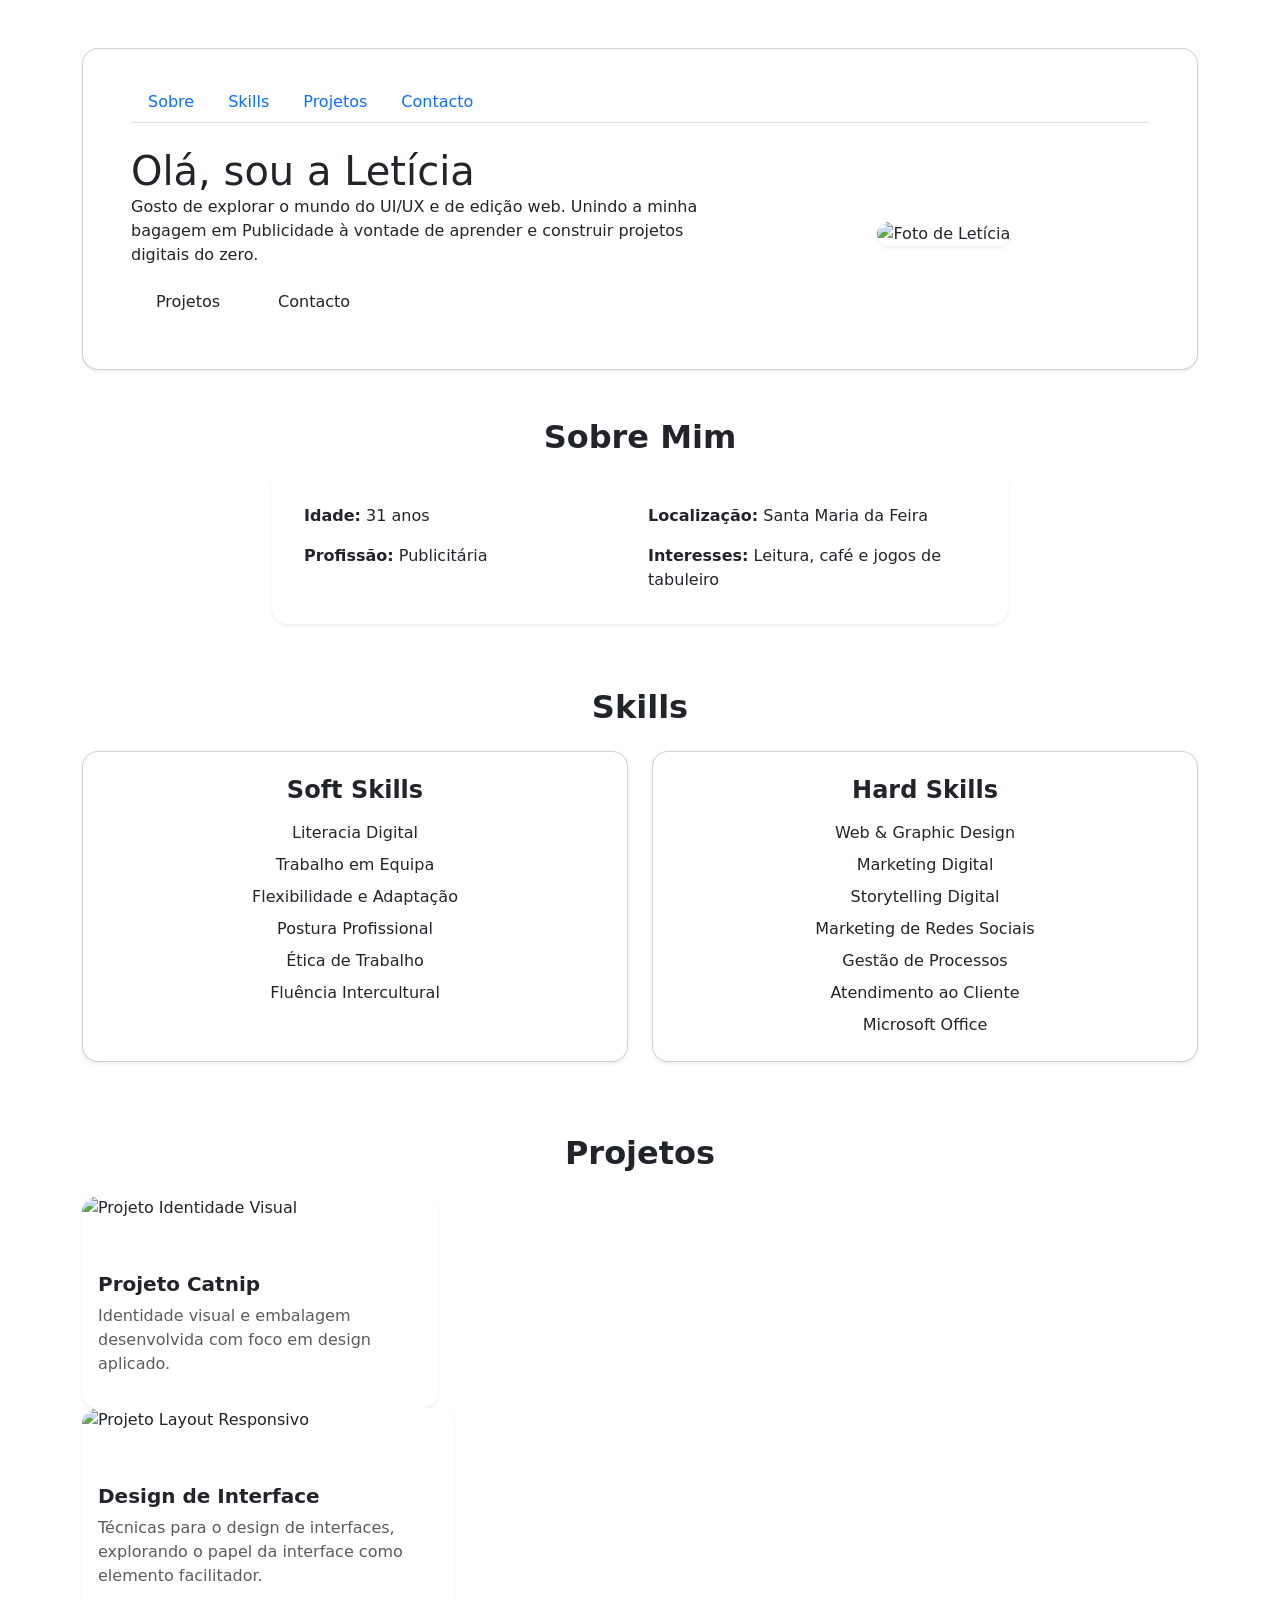
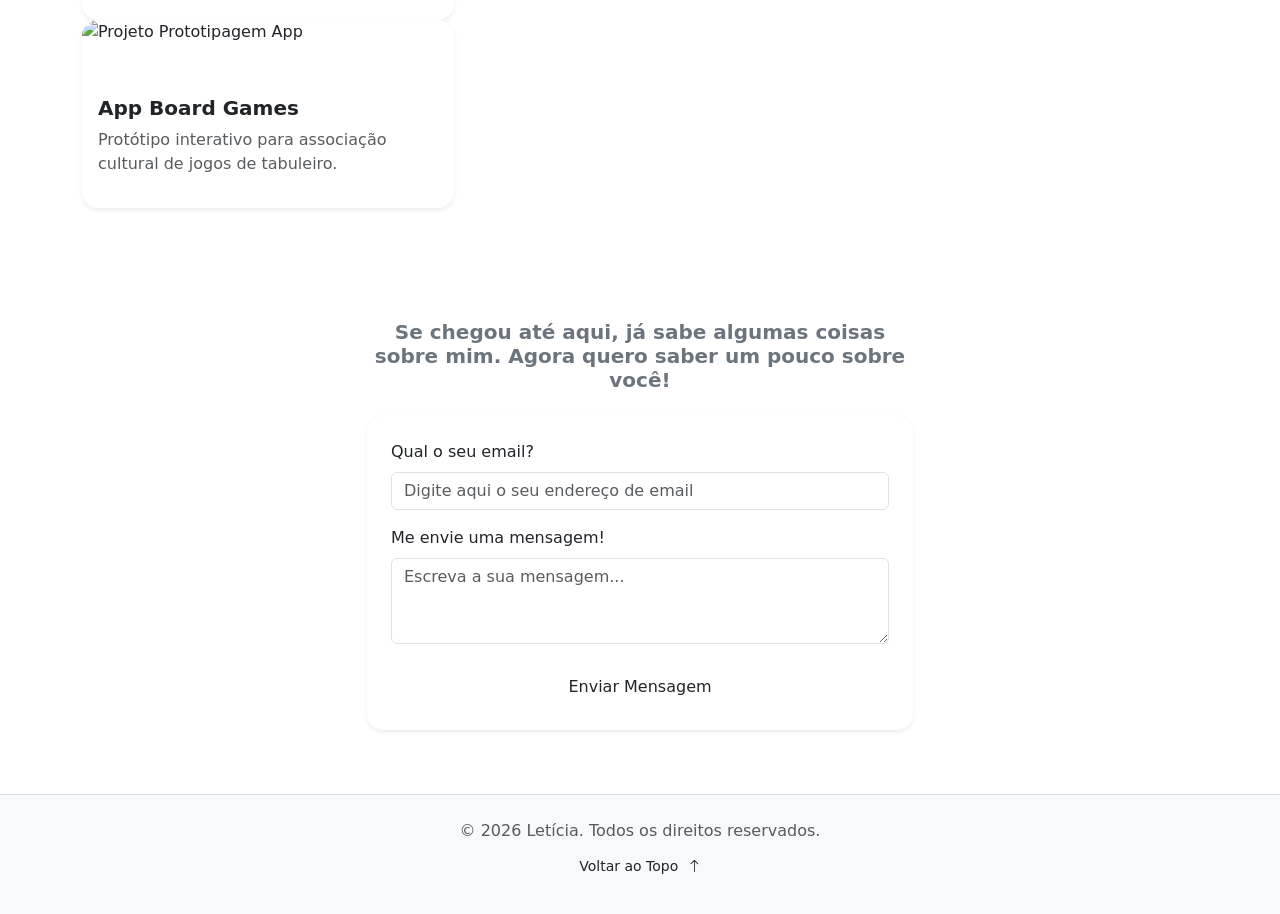
==== commit fd32ce9c: "08h55" ====
--- a/index.html
+++ b/index.html
@@ -170,11 +170,12 @@
               <article class="card h-100 border-0 shadow-sm card-project rounded-4 overflow-hidden">
                 <img src="/portfolio/images/imgprojeto1.png" class="card-img-top" alt="Projeto Identidade Visual" />
                 <div class="card-body d-flex flex-column">
-                  <span class="badge bg-violet-brand text-white mb-2 align-self-start px-3 py-2 rounded-pill">Branding</span>
+                  <div class="badge bg-violet-brand text-white mb-2 align-self-start px-3 py-2 rounded-pill">Branding</div>
                   <h3 class="project-title fw-bold fs-5 text-dark">Projeto Catnip</h3>
                   <p class="project-text text-muted">Identidade visual e embalagem desenvolvida com foco em design aplicado.</p>
                 </div>
               </article>
+            </div>
             </div>
 
             <!-- Projeto 2 -->
@@ -182,7 +183,7 @@
               <article class="card h-100 border-0 shadow-sm card-project rounded-4 overflow-hidden">
                 <img src="/portfolio/images/Letícia_Campos_A2.png" class="card-img-top" alt="Projeto Layout Responsivo" />
                 <div class="card-body d-flex flex-column">
-                  <span class="badge bg-violet-brand text-white mb-2 align-self-start px-3 py-2 rounded-pill">Design de Interface</span>
+                  <div class="badge bg-violet-brand text-white mb-2 align-self-start px-3 py-2 rounded-pill">Design de Interface</div>
                   <h3 class="project-title fw-bold fs-5 text-dark">Design de Interface</h3>
                   <p class="project-text text-muted">Técnicas para o design de interfaces, explorando o papel da interface como elemento facilitador.</p>
                 </div>
@@ -194,7 +195,7 @@
               <article class="card h-100 border-0 shadow-sm card-project rounded-4 overflow-hidden">
                 <img src="/portfolio/images/Wireframe.png" class="card-img-top" alt="Projeto Prototipagem App" />
                 <div class="card-body d-flex flex-column">
-                  <span class="badge bg-violet-brand text-white mb-2 align-self-start px-3 py-2 rounded-pill">UI/UX</span>
+                  <div class="badge bg-violet-brand text-white mb-2 align-self-start px-3 py-2 rounded-pill">UI/UX</div>
                   <h3 class="project-title fw-bold fs-5 text-dark">App Board Games</h3>
                   <p class="project-text text-muted">Protótipo interativo para associação cultural de jogos de tabuleiro.</p>
                 </div>
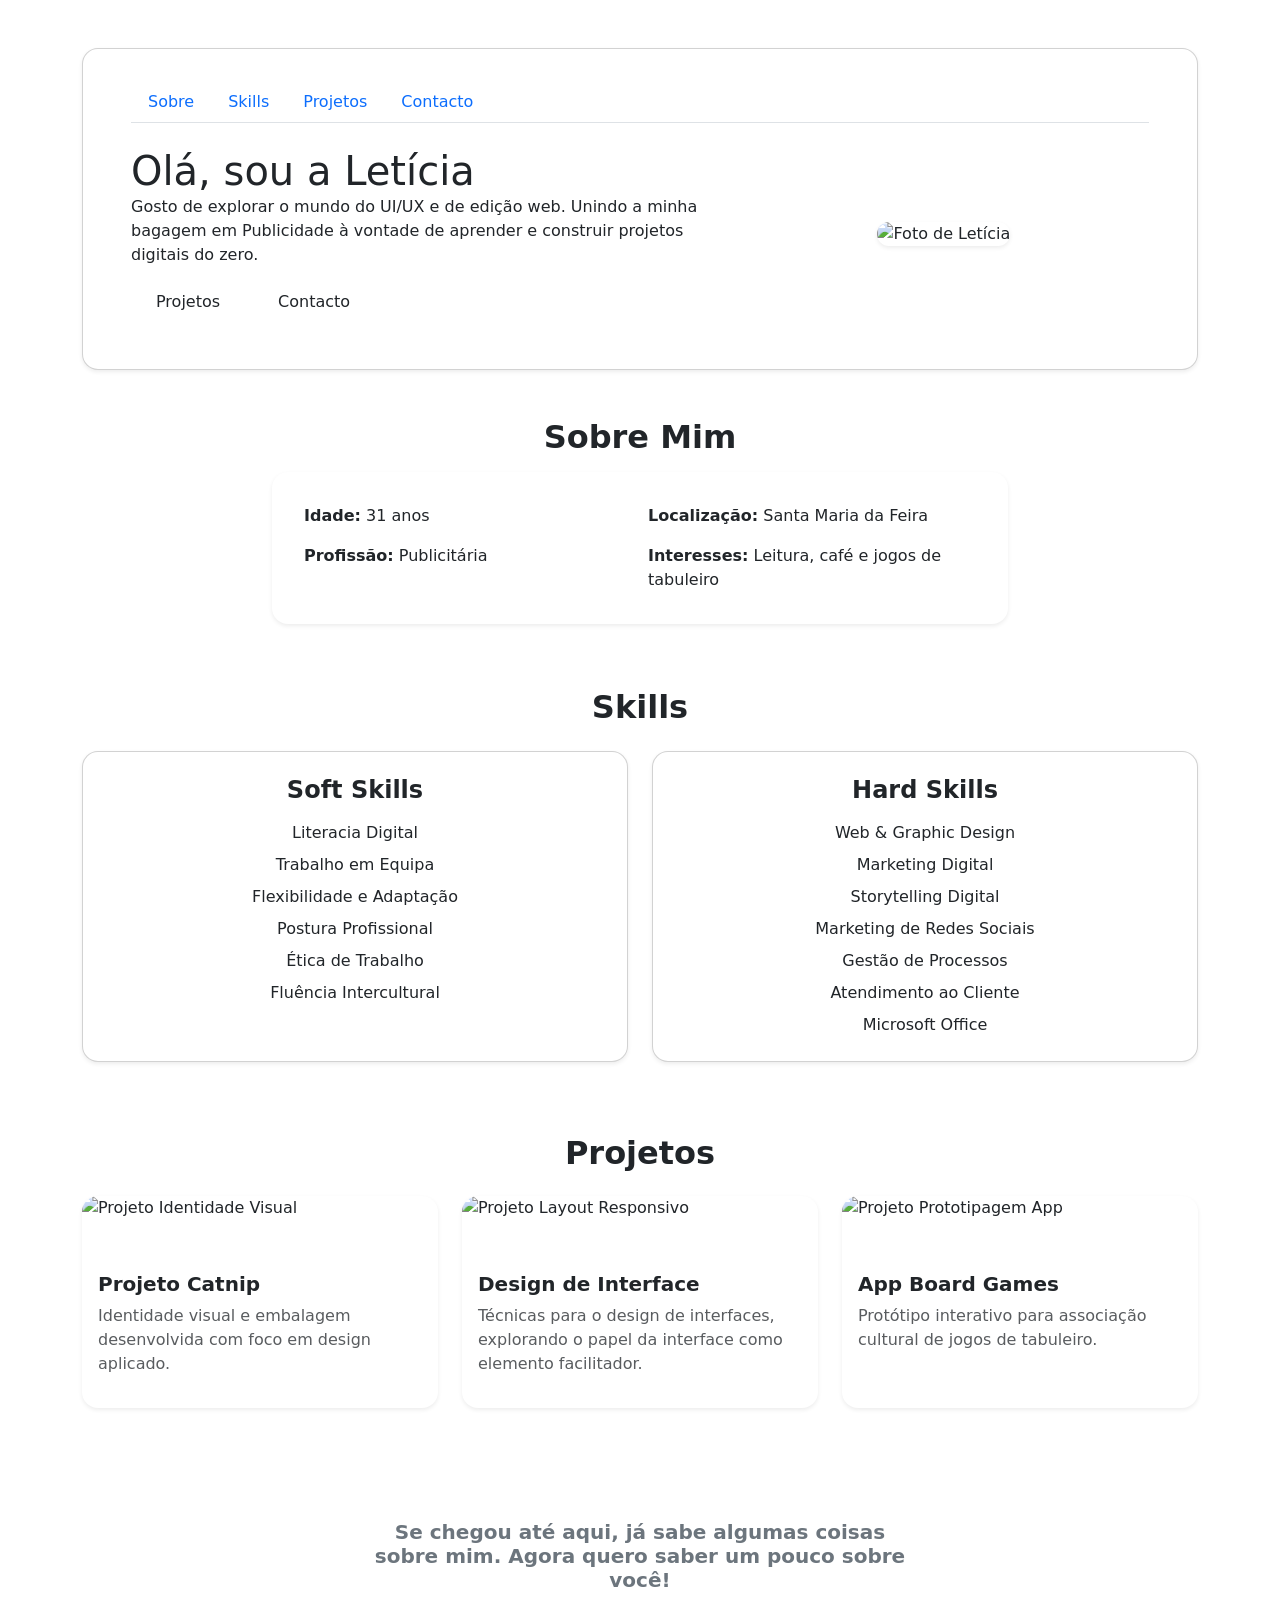
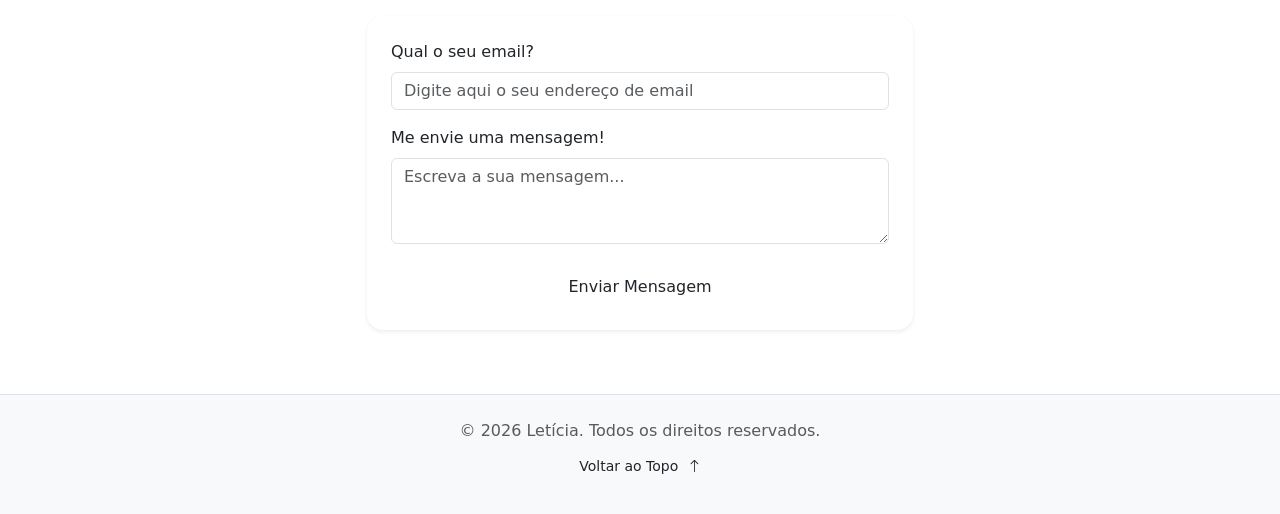
==== commit 7a9b1b7c: "08h58" ====
--- a/index.html
+++ b/index.html
@@ -176,7 +176,7 @@
                 </div>
               </article>
             </div>
-            </div>
+            
 
             <!-- Projeto 2 -->
             <div class="col-md-4">
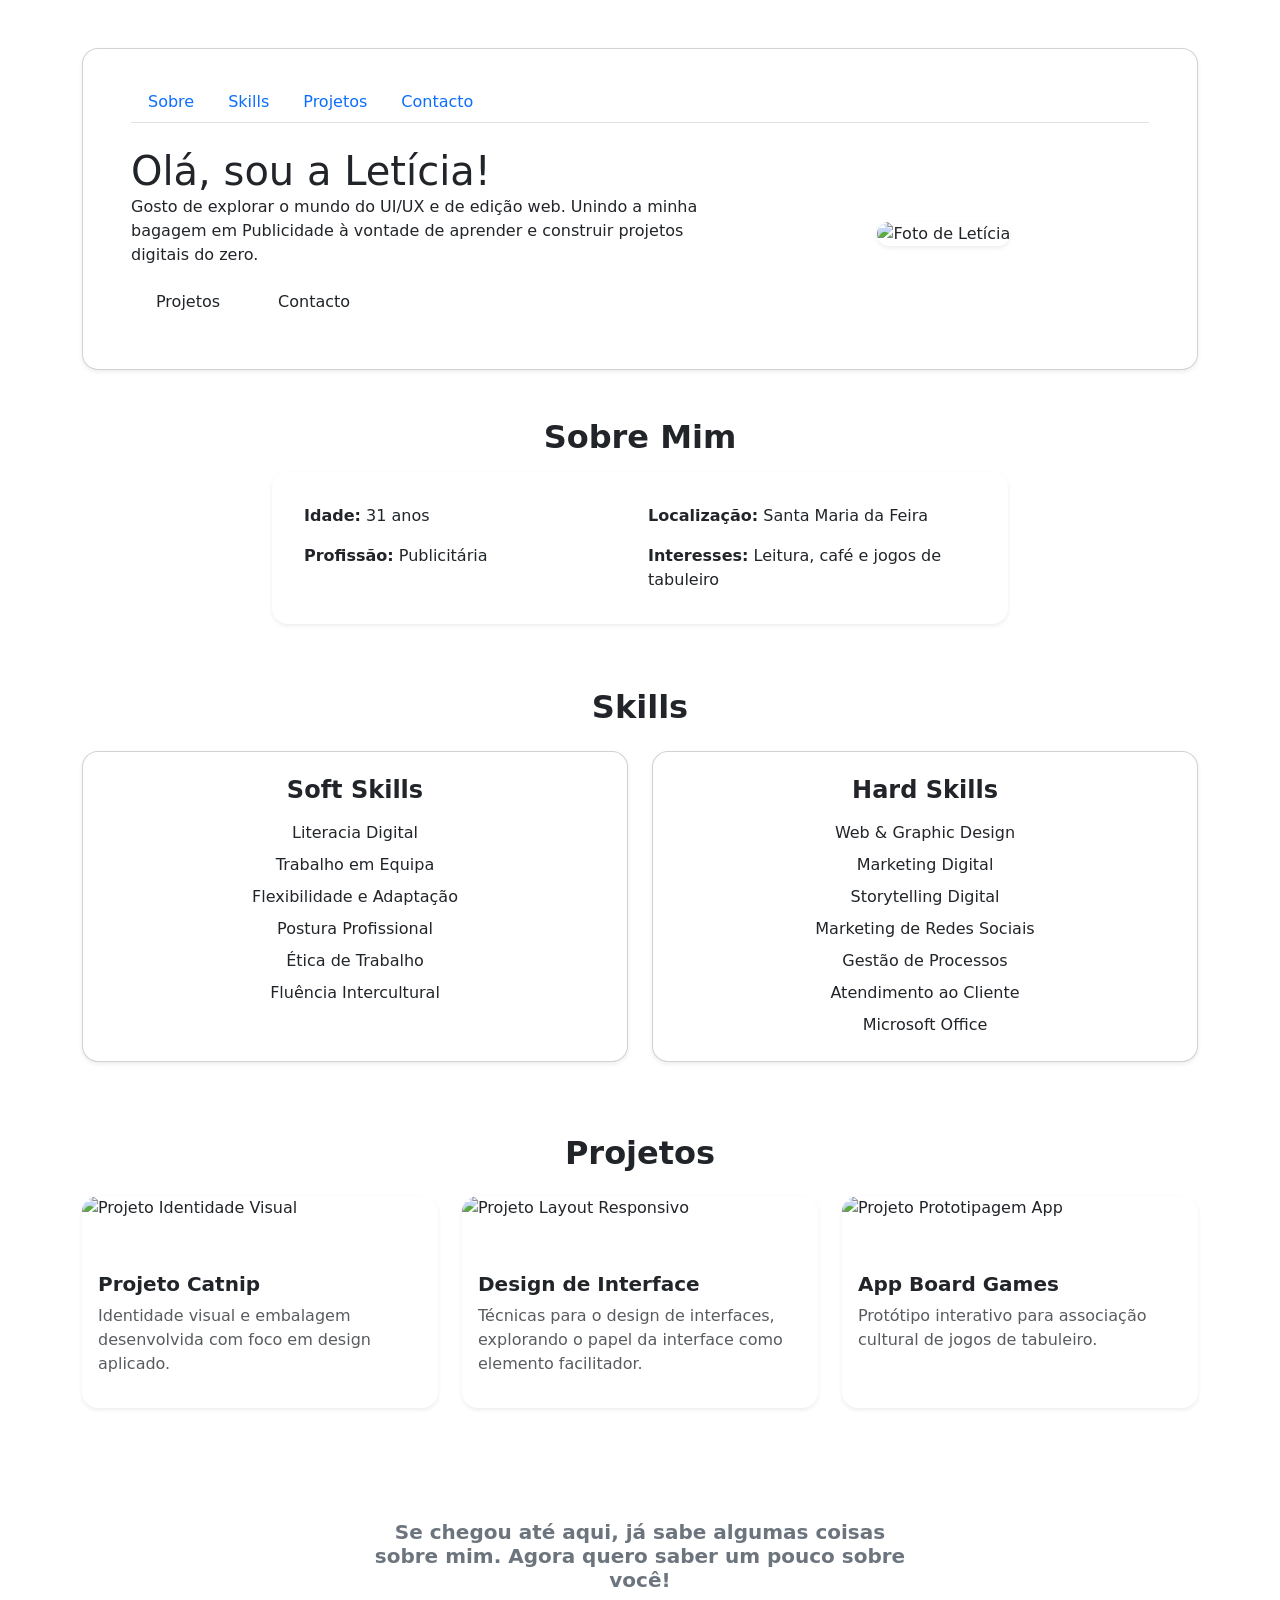
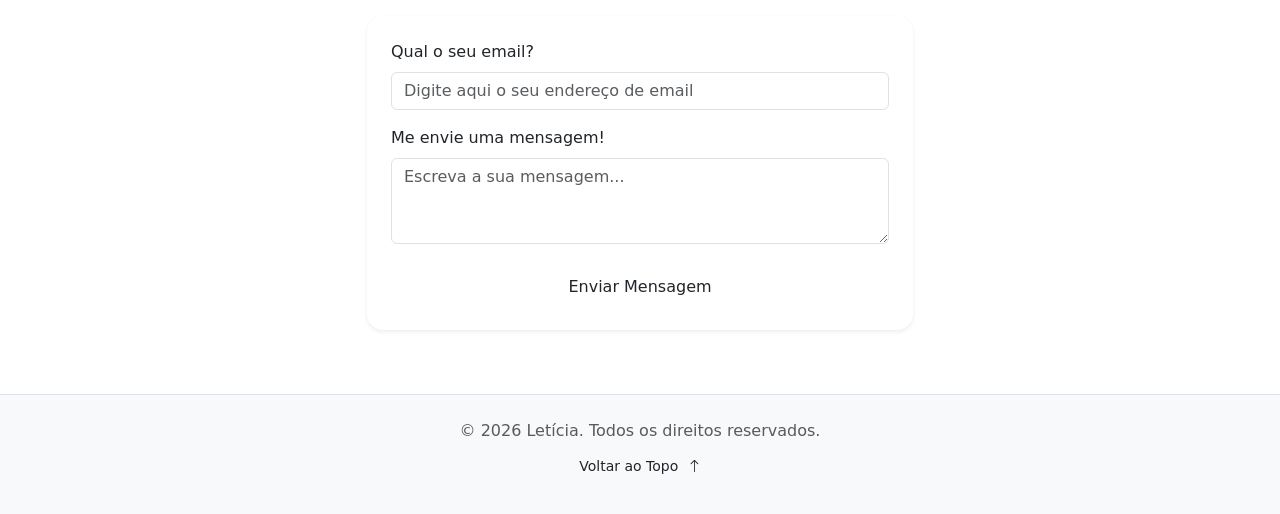
==== commit c38b8ee3: "adicionei !" ====
--- a/index.html
+++ b/index.html
@@ -54,7 +54,7 @@
               <div class="row align-items-center gy-4">
                 
                 <div class="col-md-7">
-                  <h1 class="text-start m-0">Olá, sou a Letícia</h1>
+                  <h1 class="text-start m-0">Olá, sou a Letícia!</h1>
 
                   <p>
                     Gosto de explorar o mundo do UI/UX e de edição web. Unindo a minha bagagem em Publicidade à vontade de aprender e construir projetos digitais do zero.
